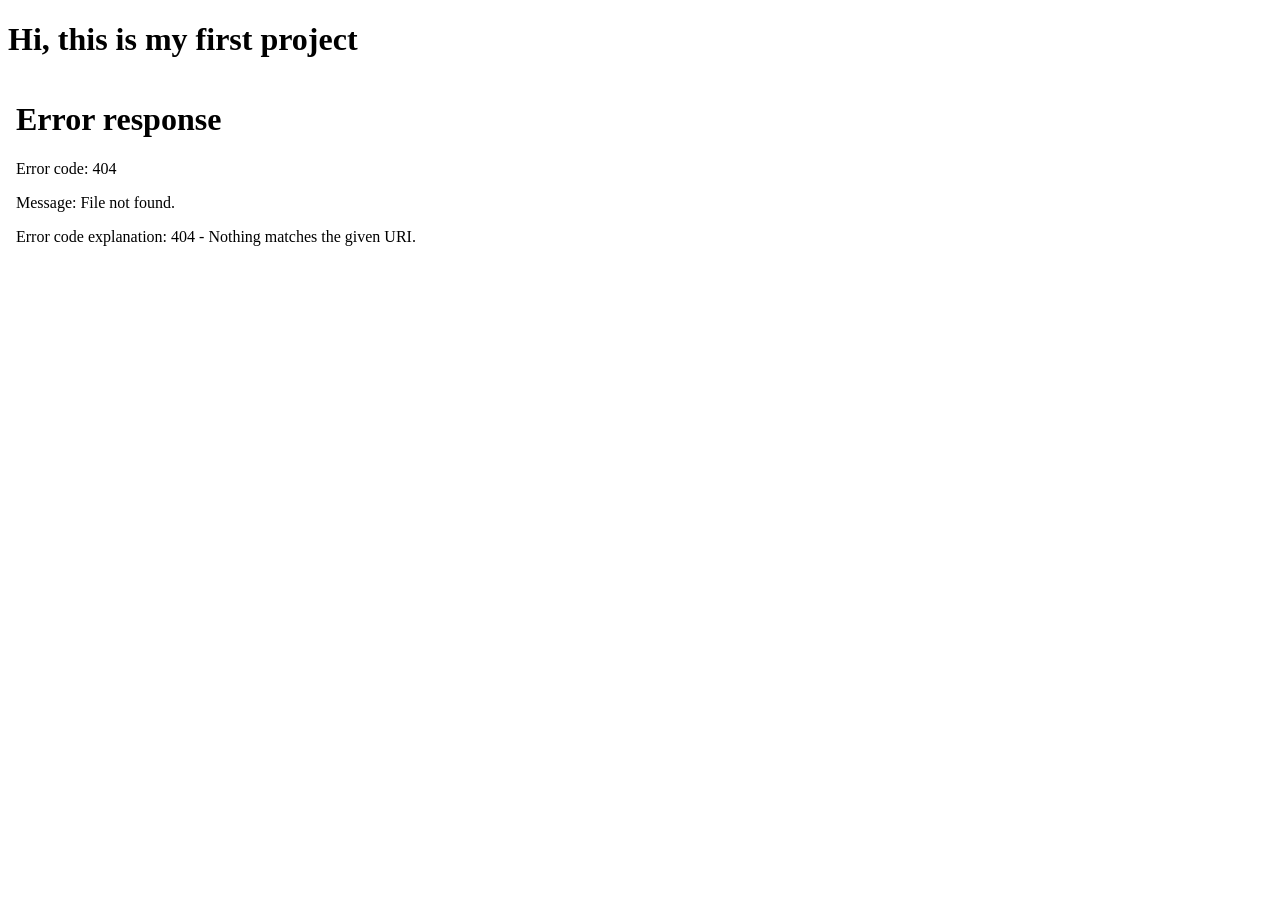
==== index.html @ d86c27d6 "first website version" ====
<!DOCTYPE html>
<html lang="en">
<head>
    <meta charset="UTF-8">
    <meta name="viewport" content="width=device-width, initial-scale=1.0">
    <title>My First Project</title>
</head>
<body>
    <h1>Hi, this is my first project</h1>
    <iframe src="prime-empire.html" width="600" height="400" style="border:none;"></iframe>
</body>
</html>
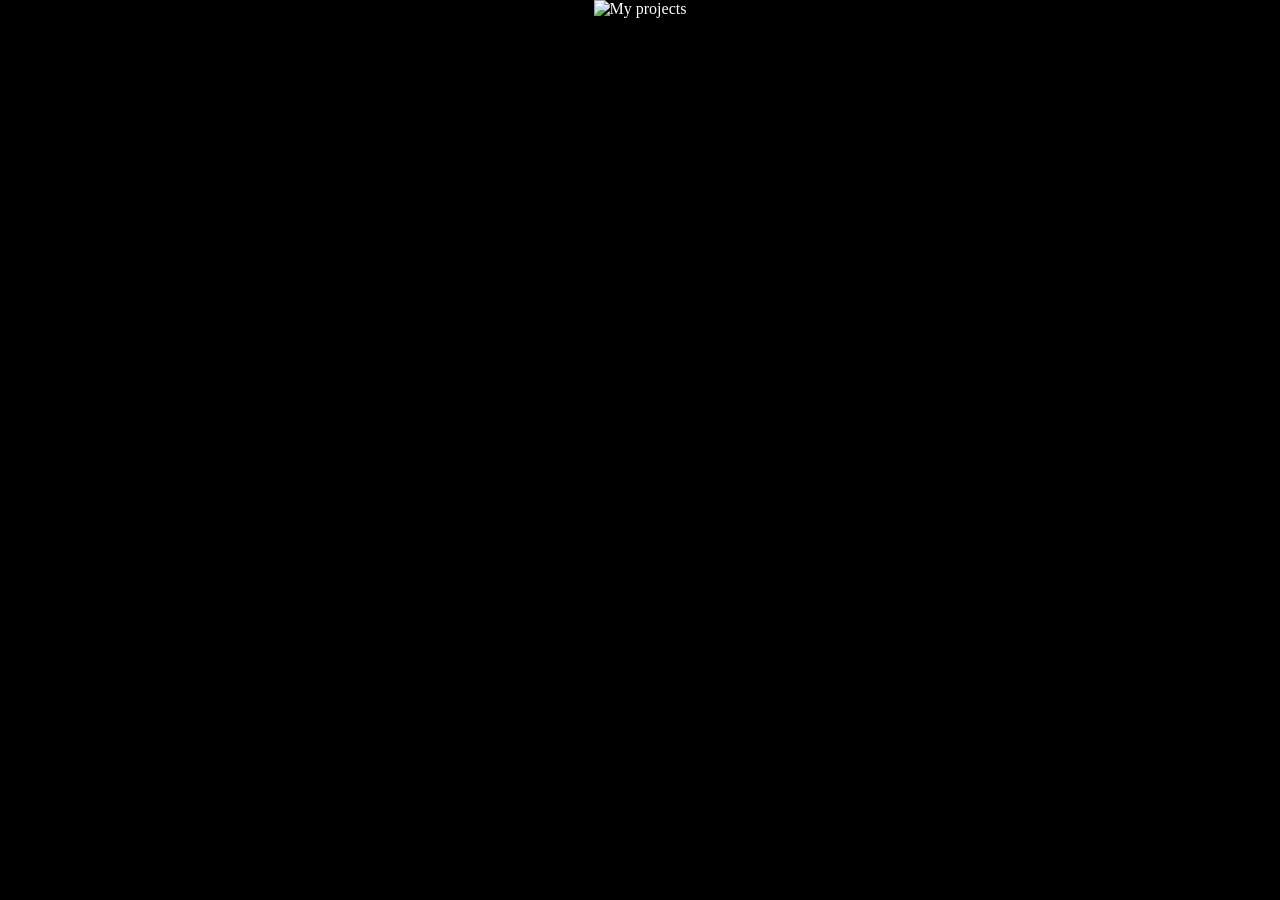
==== commit 4504bc85: "add title image" ====
--- a/index.html
+++ b/index.html
@@ -3,10 +3,35 @@
 <head>
     <meta charset="UTF-8">
     <meta name="viewport" content="width=device-width, initial-scale=1.0">
-    <title>My First Project</title>
+    <title>Family Codes - My First Project</title>
+    <meta name="description" content="Hi, this is my first project on family.codes. Learn more about family codes and related topics.">
+    <meta name="keywords" content="family codes, family, codes, first project, prime empire">
+    <meta name="author" content="Your Name">
+    <link rel="canonical" href="https://family.codes">
+    <style>
+        body {
+            background-color: black;
+            color: white;
+            display: flex;
+            flex-direction: column;
+            align-items: center;
+            justify-content: center;
+            height: 100vh;
+            margin: 0;
+            text-align: center;
+        }
+        img, iframe {
+            height: 400px;
+        }
+        iframe {
+            border: none;
+            width: 600px;
+            margin-bottom: 100px; /* Add some space below the iframe */
+        }
+    </style>
 </head>
 <body>
-    <h1>Hi, this is my first project</h1>
-    <iframe src="prime-empire.html" width="600" height="400" style="border:none;"></iframe>
+    <img src="title.png" alt="My projects">
+    <iframe src="prime-empire.html"></iframe>
 </body>
 </html>
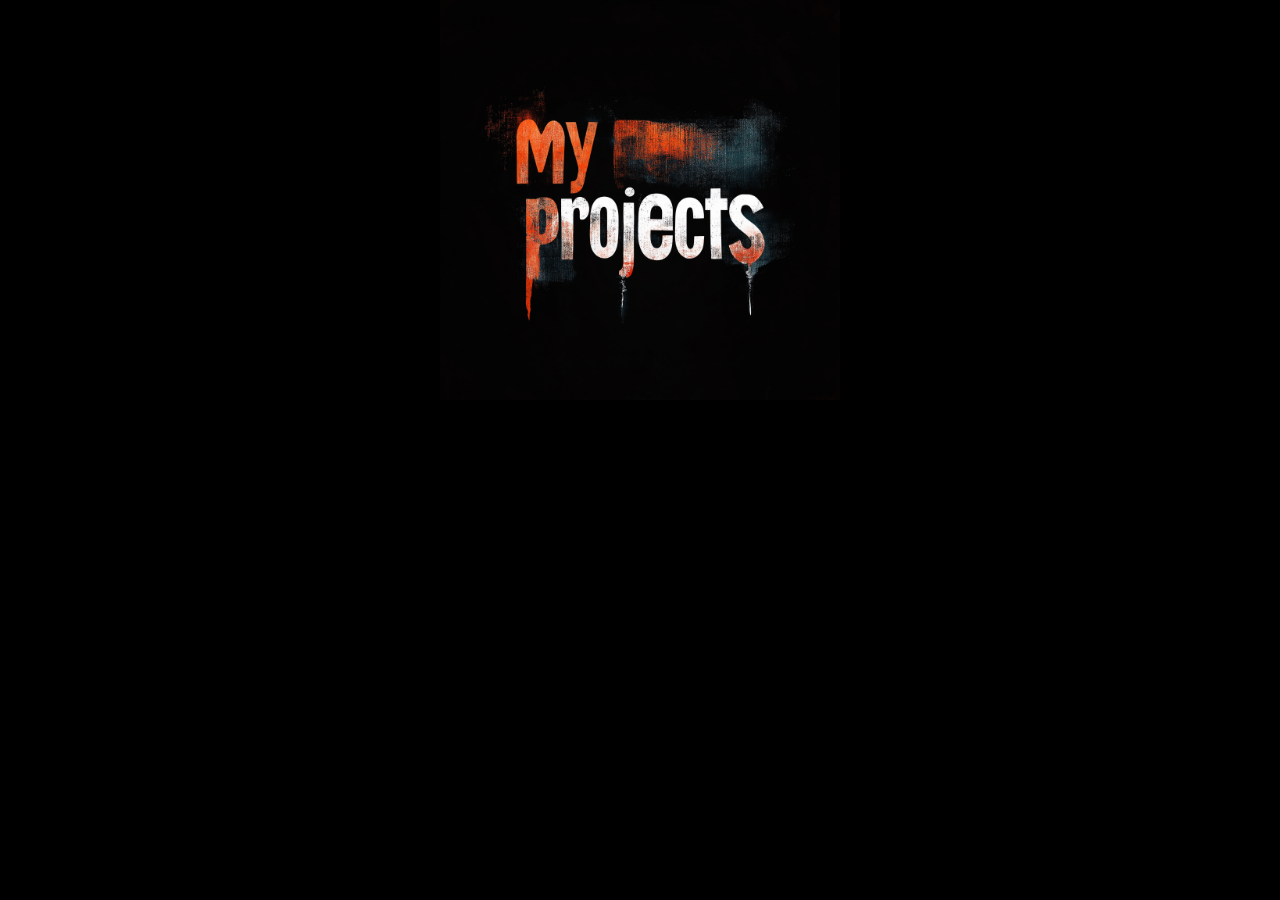
==== commit b3642a1a: "move image" ====
--- a/index.html
+++ b/index.html
@@ -31,7 +31,7 @@
     </style>
 </head>
 <body>
-    <img src="title.png" alt="My projects">
+    <img src="img/title.png" alt="My projects">
     <iframe src="prime-empire.html"></iframe>
 </body>
 </html>
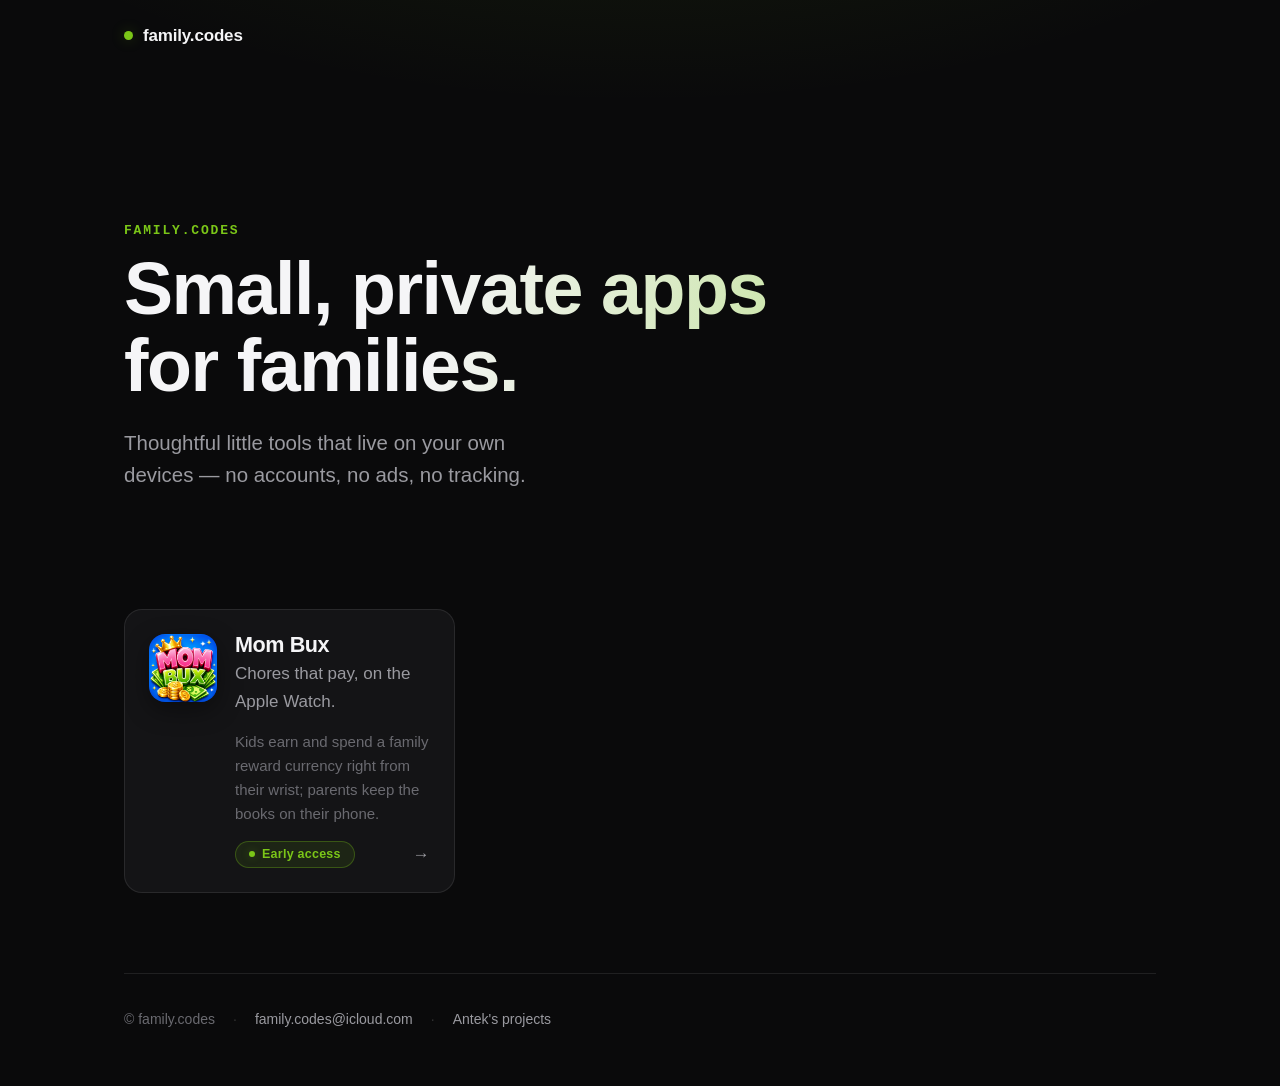
==== commit e0849869: "Redesign family.codes: app catalog + Mom Bux landing + privacy - New dark-premium design system (sty" ====
--- a/index.html
+++ b/index.html
@@ -1,37 +1,54 @@
 <!DOCTYPE html>
 <html lang="en">
 <head>
-    <meta charset="UTF-8">
-    <meta name="viewport" content="width=device-width, initial-scale=1.0">
-    <title>Family Codes - My First Project</title>
-    <meta name="description" content="Hi, this is my first project on family.codes. Learn more about family codes and related topics.">
-    <meta name="keywords" content="family codes, family, codes, first project, prime empire">
-    <meta name="author" content="Your Name">
-    <link rel="canonical" href="https://family.codes">
-    <style>
-        body {
-            background-color: black;
-            color: white;
-            display: flex;
-            flex-direction: column;
-            align-items: center;
-            justify-content: center;
-            height: 100vh;
-            margin: 0;
-            text-align: center;
-        }
-        img, iframe {
-            height: 400px;
-        }
-        iframe {
-            border: none;
-            width: 600px;
-            margin-bottom: 100px; /* Add some space below the iframe */
-        }
-    </style>
+  <meta charset="UTF-8">
+  <meta name="viewport" content="width=device-width, initial-scale=1.0">
+  <title>family.codes — small, private apps for families</title>
+  <meta name="description" content="family.codes builds small, private apps for families. First up: Mom Bux — chores that pay, on the Apple Watch.">
+  <meta name="author" content="family.codes">
+  <link rel="canonical" href="https://family.codes">
+  <link rel="stylesheet" href="/style.css">
+  <meta property="og:title" content="family.codes">
+  <meta property="og:description" content="Small, private apps for families.">
+  <meta property="og:type" content="website">
+  <meta property="og:url" content="https://family.codes">
 </head>
 <body>
-    <img src="img/title.png" alt="My projects">
-    <iframe src="prime-empire.html"></iframe>
+  <div class="container">
+    <nav class="nav">
+      <a class="wordmark" href="/"><span class="dot"></span>family.codes</a>
+    </nav>
+
+    <header class="hero">
+      <p class="eyebrow">family.codes</p>
+      <h1 class="hero-title grad-accent">Small, private apps<br>for families.</h1>
+      <p class="lede">Thoughtful little tools that live on your own devices — no accounts, no ads, no tracking.</p>
+    </header>
+
+    <main>
+      <section class="apps" aria-label="Apps">
+        <a class="app-card" href="/mombux/">
+          <img class="app-icon" src="/img/mombux-icon.png" alt="Mom Bux app icon">
+          <div style="flex:1">
+            <h3>Mom Bux</h3>
+            <p class="app-tag">Chores that pay, on the Apple Watch.</p>
+            <p class="app-desc">Kids earn and spend a family reward currency right from their wrist; parents keep the books on their phone.</p>
+            <div class="row">
+              <span class="pill"><span class="dot"></span>Early access</span>
+              <span class="go" aria-hidden="true">→</span>
+            </div>
+          </div>
+        </a>
+      </section>
+    </main>
+
+    <footer class="footer">
+      <span>© family.codes</span>
+      <span class="sep">·</span>
+      <a href="mailto:family.codes@icloud.com">family.codes@icloud.com</a>
+      <span class="sep">·</span>
+      <a href="/antek/">Antek's projects</a>
+    </footer>
+  </div>
 </body>
-</html>+</html>
--- a/style.css
+++ b/style.css
@@ -0,0 +1,198 @@
+/* family.codes — dark premium design system
+   Shared by the catalog (/), Mom Bux landing (/mombux), and privacy (/mombux/privacy). */
+
+:root {
+  --bg: #0a0a0b;
+  --surface: #141416;
+  --surface-2: #1b1b1e;
+  --border: rgba(255, 255, 255, 0.09);
+  --border-strong: rgba(255, 255, 255, 0.16);
+  --ink: #f5f5f7;
+  --muted: #9a9aa0;
+  --faint: #6a6a70;
+  --accent: #7BC618;
+  --accent-deep: #5FB61E;
+  --accent-glow: rgba(123, 198, 24, 0.28);
+  --pink: #F03B9E;
+  --radius: 18px;
+  --maxw: 1080px;
+  --ease: cubic-bezier(0.22, 1, 0.36, 1);
+  --sans: -apple-system, BlinkMacSystemFont, "Segoe UI", Roboto, Helvetica, Arial, sans-serif;
+  --mono: ui-monospace, SFMono-Regular, "SF Mono", Menlo, Consolas, monospace;
+}
+
+* { box-sizing: border-box; }
+
+html { -webkit-text-size-adjust: 100%; scroll-behavior: smooth; }
+
+body {
+  margin: 0;
+  font-family: var(--sans);
+  font-size: 17px;
+  line-height: 1.6;
+  color: var(--ink);
+  background: var(--bg);
+  /* Faint accent glow bleeding from the top. */
+  background-image:
+    radial-gradient(1100px 520px at 50% -260px, rgba(123, 198, 24, 0.12), transparent 70%);
+  background-repeat: no-repeat;
+  -webkit-font-smoothing: antialiased;
+  text-rendering: optimizeLegibility;
+}
+
+a { color: inherit; text-decoration: none; }
+
+.container { width: 100%; max-width: var(--maxw); margin: 0 auto; padding: 0 24px; }
+
+/* ---------- Nav ---------- */
+.nav {
+  display: flex;
+  align-items: center;
+  justify-content: space-between;
+  padding: 22px 0;
+}
+.wordmark {
+  display: inline-flex;
+  align-items: center;
+  gap: 10px;
+  font-weight: 600;
+  letter-spacing: -0.01em;
+  color: var(--ink);
+}
+.wordmark .dot {
+  width: 9px; height: 9px; border-radius: 50%;
+  background: var(--accent);
+  box-shadow: 0 0 14px var(--accent-glow);
+}
+.nav a.back { color: var(--muted); font-size: 15px; transition: color .2s var(--ease); }
+.nav a.back:hover { color: var(--ink); }
+.nav .tag { color: var(--muted); font-size: 15px; }
+
+/* ---------- Type ---------- */
+h1, h2, h3 { letter-spacing: -0.02em; line-height: 1.05; margin: 0; font-weight: 650; }
+.hero-title { font-size: clamp(2.6rem, 6vw, 4.6rem); }
+.section-title { font-size: clamp(1.8rem, 3.5vw, 2.6rem); }
+.lede { color: var(--muted); font-size: clamp(1.05rem, 1.6vw, 1.3rem); max-width: 40ch; }
+.eyebrow {
+  font: 600 13px/1 var(--mono);
+  letter-spacing: 0.14em;
+  text-transform: uppercase;
+  color: var(--accent);
+}
+
+.grad-accent {
+  background: linear-gradient(100deg, var(--ink) 30%, var(--accent) 130%);
+  -webkit-background-clip: text; background-clip: text;
+  -webkit-text-fill-color: transparent; color: transparent;
+}
+
+/* ---------- Hero ---------- */
+.hero { padding: clamp(64px, 12vw, 140px) 0 clamp(48px, 8vw, 96px); }
+.hero .lede { margin-top: 22px; }
+
+/* ---------- Pills & buttons ---------- */
+.pill {
+  display: inline-flex; align-items: center; gap: 7px;
+  padding: 6px 13px; border-radius: 999px;
+  font: 600 12.5px/1 var(--sans); letter-spacing: 0.02em;
+  color: var(--accent);
+  background: rgba(123, 198, 24, 0.10);
+  border: 1px solid rgba(123, 198, 24, 0.30);
+}
+.pill .dot { width: 6px; height: 6px; border-radius: 50%; background: var(--accent); box-shadow: 0 0 8px var(--accent-glow); }
+
+.btn {
+  display: inline-flex; align-items: center; gap: 9px;
+  padding: 13px 22px; border-radius: 12px;
+  font-weight: 600; font-size: 15px;
+  transition: transform .2s var(--ease), box-shadow .2s var(--ease), background .2s var(--ease), border-color .2s var(--ease);
+  border: 1px solid transparent;
+}
+.btn-primary { background: var(--accent); color: #0a0a0b; box-shadow: 0 0 0 rgba(0,0,0,0); }
+.btn-primary:hover { transform: translateY(-2px); box-shadow: 0 12px 40px var(--accent-glow); }
+.btn-ghost { border-color: var(--border-strong); color: var(--ink); }
+.btn-ghost:hover { border-color: var(--ink); transform: translateY(-2px); }
+.btn[aria-disabled="true"] { opacity: .55; pointer-events: none; }
+
+/* ---------- App catalog grid ---------- */
+.apps { display: grid; grid-template-columns: repeat(auto-fill, minmax(320px, 1fr)); gap: 20px; padding-bottom: 40px; }
+.app-card {
+  display: flex; gap: 18px; align-items: flex-start;
+  padding: 24px;
+  background: var(--surface);
+  border: 1px solid var(--border);
+  border-radius: var(--radius);
+  transition: transform .25s var(--ease), border-color .25s var(--ease), box-shadow .25s var(--ease);
+}
+.app-card:hover { transform: translateY(-3px); border-color: var(--border-strong); box-shadow: 0 0 44px var(--accent-glow); }
+.app-icon { width: 68px; height: 68px; border-radius: 16px; flex: none; box-shadow: 0 8px 24px rgba(0,0,0,.4); }
+.app-card h3 { font-size: 1.35rem; }
+.app-card .app-tag { color: var(--muted); margin: 4px 0 12px; }
+.app-card .app-desc { color: var(--faint); font-size: 15px; }
+.app-card .row { display: flex; align-items: center; gap: 12px; margin-top: 14px; }
+.app-card .go { margin-left: auto; color: var(--muted); transition: transform .2s var(--ease), color .2s var(--ease); }
+.app-card:hover .go { color: var(--accent); transform: translateX(3px); }
+
+/* ---------- Feature blocks (how it works) ---------- */
+.features { display: flex; flex-direction: column; gap: clamp(56px, 9vw, 104px); padding: clamp(48px, 8vw, 96px) 0; }
+.feature { display: grid; grid-template-columns: 1fr 1fr; gap: clamp(28px, 5vw, 72px); align-items: center; }
+.feature:nth-child(even) .feature-media { order: -1; }
+.feature-copy .num { font: 600 13px/1 var(--mono); color: var(--accent); letter-spacing: 0.1em; }
+.feature-copy h3 { font-size: clamp(1.5rem, 2.6vw, 2.1rem); margin: 14px 0 12px; }
+.feature-copy p { color: var(--muted); margin: 0; max-width: 42ch; }
+
+/* Device-frame placeholder (swap the inner content for a real screenshot later). */
+.device {
+  aspect-ratio: 4 / 3;
+  border-radius: 20px;
+  border: 1px solid var(--border);
+  background:
+    radial-gradient(120% 120% at 50% 0%, rgba(123,198,24,0.10), transparent 60%),
+    var(--surface);
+  display: flex; align-items: center; justify-content: center;
+  color: var(--faint); font: 500 13px/1.4 var(--mono); text-align: center;
+  overflow: hidden;
+}
+.device img { width: 100%; height: 100%; object-fit: cover; display: block; }
+
+/* ---------- Panels (privacy blurb, generic) ---------- */
+.panel {
+  background: var(--surface);
+  border: 1px solid var(--border);
+  border-radius: var(--radius);
+  padding: clamp(28px, 5vw, 48px);
+}
+
+/* ---------- Prose (privacy page) ---------- */
+.prose { max-width: 720px; padding: 24px 0 80px; }
+.prose h1 { font-size: clamp(2rem, 4vw, 2.8rem); margin-bottom: 6px; }
+.prose h2 { font-size: 1.35rem; margin: 38px 0 10px; }
+.prose p, .prose li { color: var(--muted); }
+.prose strong { color: var(--ink); font-weight: 600; }
+.prose a { color: var(--accent); }
+.prose .eff { color: var(--faint); font-size: 15px; margin-top: 0; }
+.prose ul { padding-left: 20px; }
+.prose li { margin: 6px 0; }
+
+/* ---------- Footer ---------- */
+.footer {
+  border-top: 1px solid var(--border);
+  margin-top: 40px;
+  padding: 34px 0 56px;
+  color: var(--faint); font-size: 14px;
+  display: flex; flex-wrap: wrap; gap: 8px 18px; align-items: center;
+}
+.footer a { color: var(--muted); transition: color .2s var(--ease); }
+.footer a:hover { color: var(--ink); }
+.footer .sep { color: var(--border-strong); }
+
+/* ---------- Responsive ---------- */
+@media (max-width: 720px) {
+  .feature { grid-template-columns: 1fr; gap: 20px; }
+  .feature:nth-child(even) .feature-media { order: 0; }
+  .app-card { flex-direction: column; }
+}
+
+@media (prefers-reduced-motion: reduce) {
+  * { transition: none !important; scroll-behavior: auto; }
+}
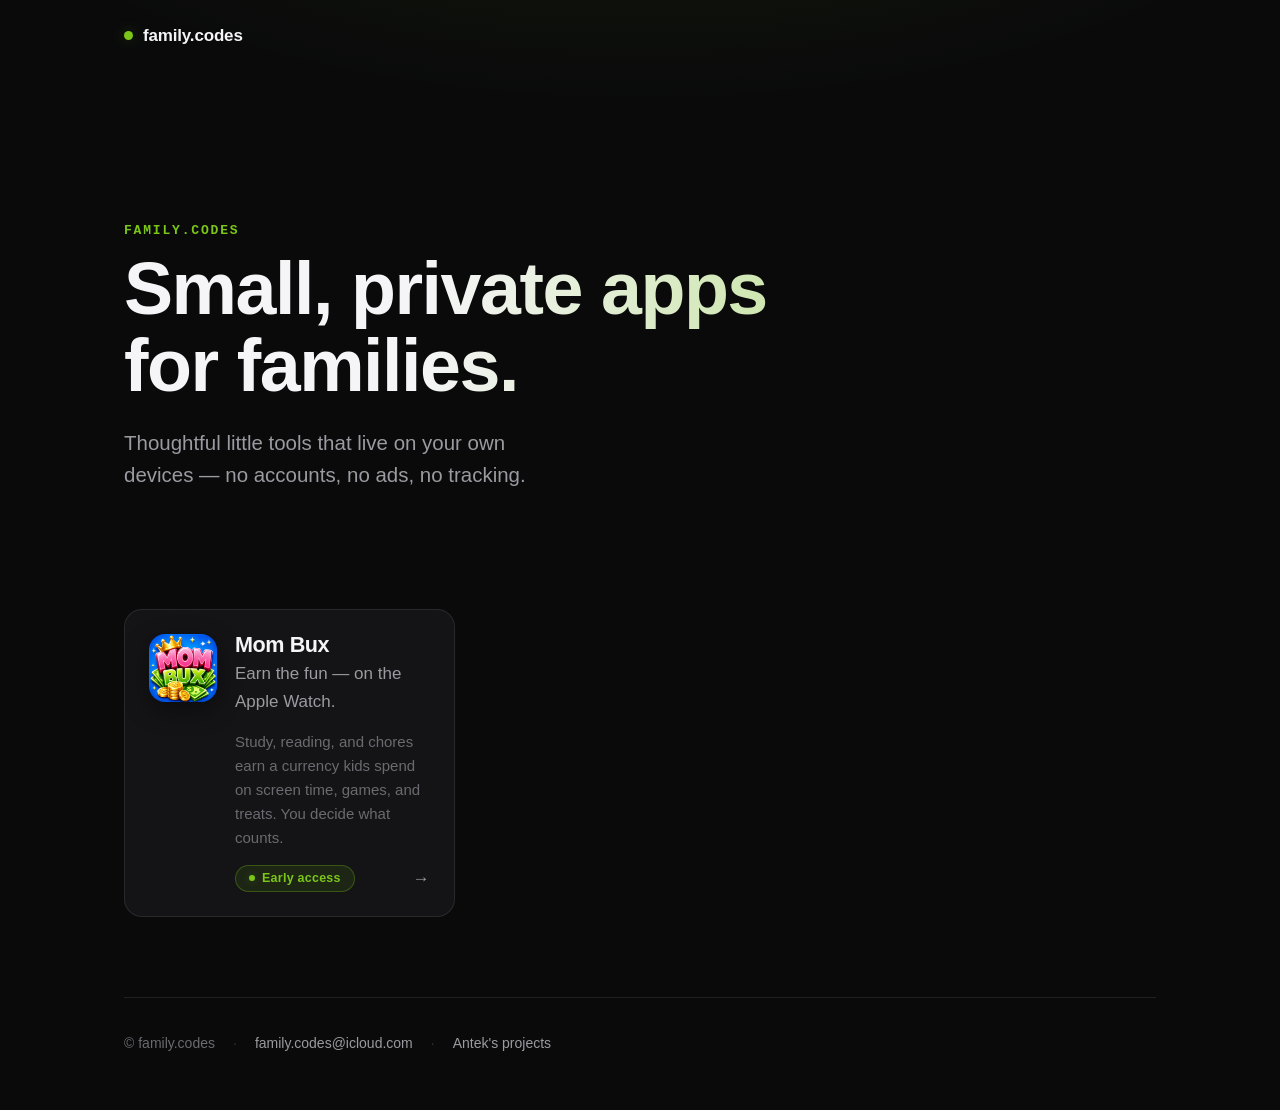
==== commit 9818c260: "Reframe to "Earn the fun"; parent frame -> Activities editor New main claim across the site (hero, c" ====
--- a/index.html
+++ b/index.html
@@ -4,7 +4,7 @@
   <meta charset="UTF-8">
   <meta name="viewport" content="width=device-width, initial-scale=1.0">
   <title>family.codes — small, private apps for families</title>
-  <meta name="description" content="family.codes builds small, private apps for families. First up: Mom Bux — chores that pay, on the Apple Watch.">
+  <meta name="description" content="family.codes builds small, private apps for families. First up: Mom Bux — earn the fun, on the Apple Watch.">
   <meta name="author" content="family.codes">
   <link rel="canonical" href="https://family.codes">
   <link rel="stylesheet" href="/style.css">
@@ -31,8 +31,8 @@
           <img class="app-icon" src="/img/mombux-icon.png" alt="Mom Bux app icon">
           <div style="flex:1">
             <h3>Mom Bux</h3>
-            <p class="app-tag">Chores that pay, on the Apple Watch.</p>
-            <p class="app-desc">Kids earn and spend a family reward currency right from their wrist; parents keep the books on their phone.</p>
+            <p class="app-tag">Earn the fun — on the Apple Watch.</p>
+            <p class="app-desc">Study, reading, and chores earn a currency kids spend on screen time, games, and treats. You decide what counts.</p>
             <div class="row">
               <span class="pill"><span class="dot"></span>Early access</span>
               <span class="go" aria-hidden="true">→</span>
--- a/style.css
+++ b/style.css
@@ -155,6 +155,11 @@
 }
 .device img { width: 100%; height: 100%; object-fit: cover; display: block; }
 
+/* ---------- Screenshot gallery ---------- */
+.shots { display: grid; grid-template-columns: repeat(2, 1fr); gap: 22px; padding: clamp(44px, 7vw, 88px) 0; }
+.shots img { width: 100%; height: auto; display: block; border-radius: 22px; border: 1px solid var(--border); }
+@media (max-width: 720px) { .shots { grid-template-columns: 1fr; max-width: 420px; margin: 0 auto; } }
+
 /* ---------- Panels (privacy blurb, generic) ---------- */
 .panel {
   background: var(--surface);
